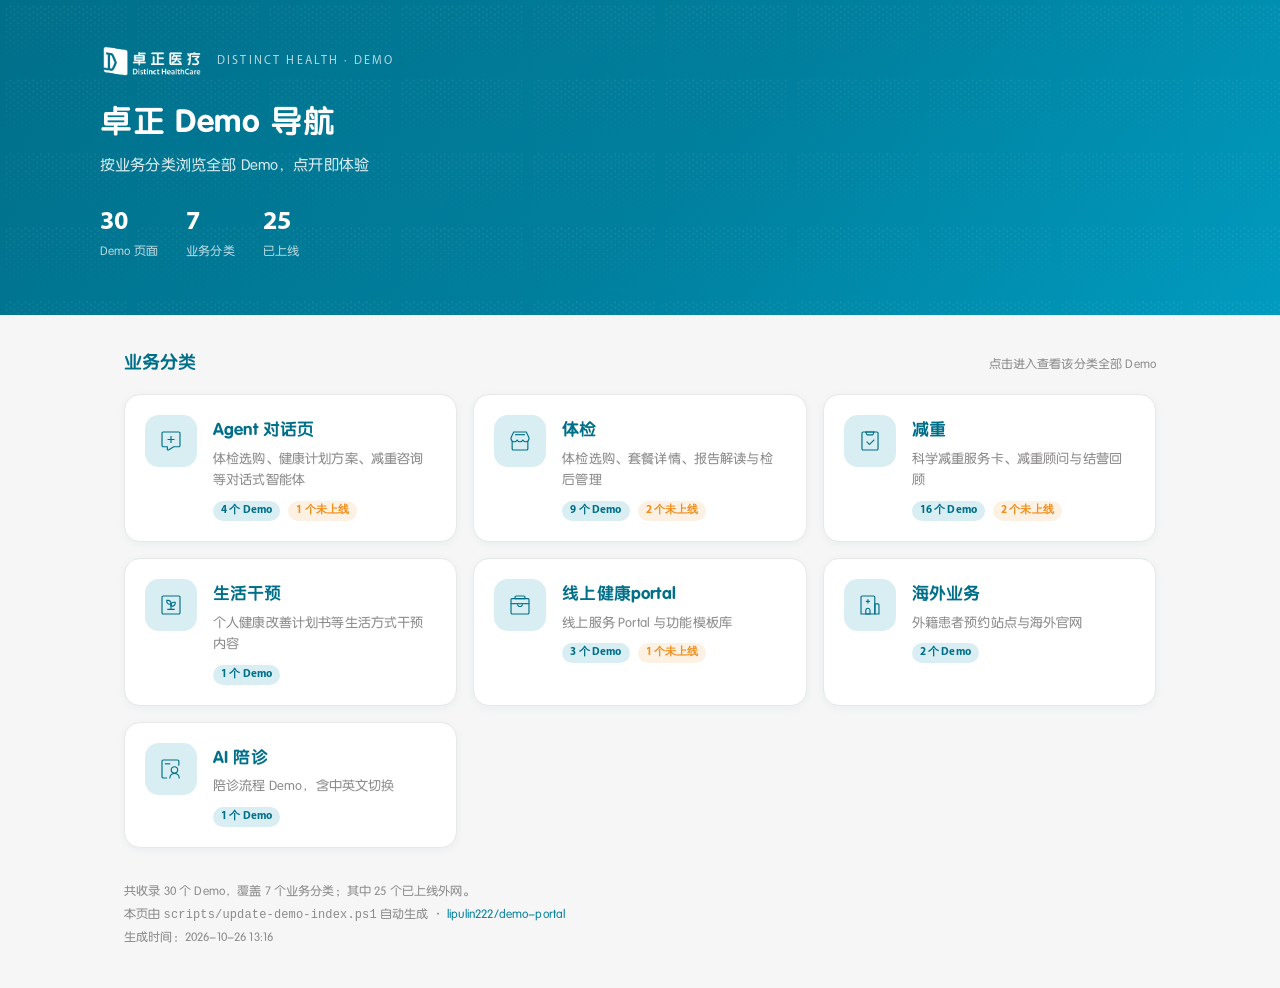
==== index.html @ 6bd37085 "clear unreachable mark for new UI entry after pages build" ====
<!DOCTYPE html>
<html lang="zh-CN">
<head>
<meta charset="UTF-8" />
<meta name="viewport" content="width=device-width, initial-scale=1.0" />
<title>卓正 Demo 导航</title>
<meta name="description" content="按业务分类浏览全部 Demo，点开即体验" />
<link rel="icon" href="assets/favicon.png" />
<link rel="stylesheet" href="assets/style.css" />
</head>
<body>
<header class="hero">
  <div class="hero__inner">
    <div class="hero__brand">
      <img class="hero__logo" src="assets/logo-white.png" alt="卓正医疗" />
      <span class="hero__eyebrow">Distinct Health · Demo</span>
    </div>
    <h1 class="hero__title">卓正 Demo 导航</h1>
    <p class="hero__sub">按业务分类浏览全部 Demo，点开即体验</p>
    <div class="hero__stats">
      <div class="hero__stat"><b>30</b><span>Demo 页面</span></div>
      <div class="hero__stat"><b>7</b><span>业务分类</span></div>
      <div class="hero__stat"><b>25</b><span>已上线</span></div>
    </div>
  </div>
</header>
<main class="wrap">
  <div class="section-head"><h2>业务分类</h2><span>点击进入查看该分类全部 Demo</span></div>
  <div class="cards">
    <a class="card" href="agent.html">
      <span class="card__ico"><svg xmlns="http://www.w3.org/2000/svg" xmlns:xlink="http://www.w3.org/1999/xlink" fill="none" version="1.1" viewBox="0 0 102 102"><g><g><g><path d="M34.3508,75.75L20.25,75.75Q17.45406,75.75,15.47703,73.773Q13.5,71.7959,13.5,69L13.5,20.25Q13.5,17.45406,15.477029,15.477029Q17.45406,13.5,20.25,13.5L81.75,13.5Q84.5459,13.5,86.523,15.47703Q88.5,17.45406,88.5,20.25L88.5,69Q88.5,71.7959,86.523,73.773Q84.5459,75.75,81.75,75.75L63.7421,75.75Q63.3472,75.75,63.0047,75.9465L42.2132,87.8742Q39.5882,89.3801,36.9695,87.8634Q34.3508,86.3466,34.3508,83.3203L34.3508,75.75ZM38.8508,83.3203L38.8508,71.25L20.25,71.25Q18,71.25,18,69L18,20.25Q18,18,20.25,18L81.75,18Q84,18,84,20.25L84,69Q84,71.25,81.75,71.25L63.7421,71.25Q62.1481,71.25,60.7655,72.0432L39.974000000000004,83.9709Q39.599000000000004,84.186,39.224900000000005,83.9693Q38.8508,83.7527,38.8508,83.3203Z" fill-rule="evenodd" fill="currentColor" fill-opacity="1"/></g><g><path d="M37.38133765625,47.25001L39.63134765625,47.25L62.36814765625,47.25L64.61824765624999,47.25001L64.61824765624999,42.74999L62.36814765625,42.75L39.63134765625,42.75L37.38133765625,42.74999L37.38133765625,47.25001Z" fill-rule="evenodd" fill="currentColor" fill-opacity="1"/></g><g transform="matrix(0,1,-1,0,84.75,-17.25)"><path d="M48.74999,36.00001L51,36L73.5,36L75.75,36.00001L75.75,31.49999L73.5,31.5L51,31.5L48.74999,31.49999L48.74999,36.00001Z" fill-rule="evenodd" fill="currentColor" fill-opacity="1"/></g></g></g></svg></span>
      <div class="card__body">
        <h3 class="card__title">Agent 对话页</h3>
        <p class="card__desc">体检选购、健康计划方案、减重咨询等对话式智能体</p>
        <div class="card__meta">
          <span class="badge">4 个 Demo</span>
          <span class="badge badge--warn">1 个未上线</span>
        </div>
      </div>
    </a>
    <a class="card" href="physical.html">
      <span class="card__ico"><svg xmlns="http://www.w3.org/2000/svg" xmlns:xlink="http://www.w3.org/1999/xlink" fill="none" version="1.1" viewBox="0 0 102 102"><g><g><g><path d="M84,81.75L84,51L79.5,51L79.5,81.75Q79.5,84,77.25,84L24.75,84Q22.5,84,22.5,81.75L22.5,51L18,51L18,81.75Q18,84.5459,19.97703,86.523Q21.95406,88.5,24.75,88.5L77.25,88.5Q80.0459,88.5,82.023,86.523Q84,84.5459,84,81.75Z" fill-rule="evenodd" fill="currentColor" fill-opacity="1"/></g><g><path d="M14.92379,34.8197Q14.57323,35.563500000000005,14.306549,36.3411Q14.039867,37.118700000000004,13.860274,37.9208Q13.680681,38.722899999999996,13.5903406,39.539699999999996Q13.5,40.3566,13.5,41.178399999999996Q13.5,41.545500000000004,13.5180681,41.912099999999995Q13.5361363,42.278800000000004,13.572229,42.6441Q13.608322,43.0094,13.662352,43.3725Q13.716382,43.735600000000005,13.78822,44.095600000000005Q13.860058,44.4557,13.94953,44.811800000000005Q14.039003,45.1678,14.145894,45.5191Q14.252785,45.8704,14.376838,46.216Q14.50089,46.5616,14.64181,46.9008Q14.78272,47.2399,14.94016,47.5718Q15.0976,47.9036,15.27118,48.2273Q15.44476,48.5511,15.63407,48.8659Q15.82338,49.1808,16.02795,49.486Q16.23253,49.7912,16.45188,50.0861Q16.67124,50.3809,16.90484,50.6647Q17.13844,50.9484,17.38573,51.2204Q17.63301,51.4924,17.89339,51.752Q18.15377,52.0115,18.42661,52.2581Q18.69945,52.5046,18.984090000000002,52.7375Q19.26874,52.9703,19.5645,53.189Q19.86027,53.4077,20.16644,53.6116Q20.47261,53.8155,20.78845,54.0043Q21.10429,54.193,21.42904,54.366Q21.753790000000002,54.5391,22.086660000000002,54.696Q22.419539999999998,54.853,22.75974,54.9934Q23.09993,55.1339,23.446640000000002,55.2576Q23.793300000000002,55.3813,24.145699999999998,55.4878Q24.4981,55.5944,24.8553,55.6836Q25.2125,55.7728,25.5736,55.8444Q25.9348,55.916,26.299,55.9699Q26.6633,56.0237,27.0297,56.0597Q27.3962,56.0957,27.764,56.1137Q28.1318,56.1317,28.5,56.1317Q29.0661,56.1317,29.6306,56.0892Q30.1952,56.0466,30.7549,55.9618Q31.3145,55.8769,31.8662,55.7503Q32.4179,55.6236,32.9585,55.4559Q33.498999999999995,55.2881,34.0253,55.0802Q34.5517,54.8724,35.0608,54.6255Q35.569900000000004,54.3787,36.0589,54.0943Q36.5479,53.8099,37.013999999999996,53.4895Q38.531099999999995,52.4468,39.75,51.0691Q40.9688,52.4468,42.486000000000004,53.4895Q42.9521,53.8099,43.4411,54.0943Q43.930099999999996,54.3787,44.4392,54.6255Q44.9483,54.8724,45.474599999999995,55.0802Q46.0009,55.2881,46.5415,55.4559Q47.082,55.6236,47.6337,55.7503Q48.1854,55.8769,48.7451,55.9618Q49.3048,56.0466,49.8693,56.0892Q50.4338,56.1317,51,56.1317Q51.5661,56.1317,52.1306,56.0892Q52.6951,56.0466,53.2548,55.9618Q53.8145,55.8769,54.3662,55.7503Q54.9179,55.6236,55.4585,55.4559Q55.999,55.2881,56.5253,55.0802Q57.0517,54.8724,57.5608,54.6255Q58.0699,54.3787,58.5589,54.0943Q59.0479,53.8099,59.514,53.4895Q61.0311,52.4468,62.25,51.0691Q63.4688,52.4468,64.98599999999999,53.4895Q65.4521,53.8099,65.9411,54.0943Q66.43010000000001,54.3787,66.9392,54.6255Q67.4483,54.8724,67.97460000000001,55.0802Q68.5009,55.2881,69.0415,55.4559Q69.582,55.6236,70.1337,55.7503Q70.6854,55.8769,71.24510000000001,55.9618Q71.8048,56.0466,72.36930000000001,56.0892Q72.93379999999999,56.1317,73.5,56.1317Q73.8682,56.1317,74.23599999999999,56.1137Q74.6038,56.0957,74.9702,56.0597Q75.33670000000001,56.0237,75.70089999999999,55.9699Q76.0652,55.916,76.4263,55.8444Q76.7875,55.7728,77.1447,55.6836Q77.5019,55.5944,77.8542,55.4878Q78.2066,55.3813,78.5533,55.2576Q78.9,55.1339,79.2402,54.9934Q79.5804,54.853,79.9133,54.696Q80.2462,54.5391,80.5709,54.366Q80.8957,54.193,81.2115,54.0043Q81.5273,53.8156,81.8335,53.6116Q82.1397,53.4077,82.4355,53.189Q82.7312,52.9703,83.0159,52.7375Q83.3005,52.5046,83.5733,52.2581Q83.8462,52.0116,84.1066,51.752Q84.3669,51.4924,84.6142,51.2204Q84.8615,50.9484,85.0951,50.6647Q85.3287,50.3809,85.5481,50.0861Q85.7674,49.7912,85.972,49.486Q86.1766,49.1808,86.3659,48.8659Q86.5552,48.5511,86.7288,48.2273Q86.9024,47.9036,87.0598,47.5718Q87.2172,47.2399,87.3581,46.9008Q87.4991,46.5616,87.6231,46.216Q87.7472,45.8704,87.8541,45.5191Q87.961,45.1678,88.0504,44.811800000000005Q88.1399,44.4557,88.2117,44.095600000000005Q88.2836,43.735600000000005,88.3376,43.3725Q88.3916,43.0094,88.4277,42.6441Q88.4638,42.278800000000004,88.4819,41.912099999999995Q88.5,41.545500000000004,88.5,41.178399999999996Q88.5,40.3408,88.4061,39.5084Q88.3123,38.676,88.1258,37.8592Q87.9393,37.042500000000004,87.6624,36.251599999999996Q87.3856,35.4608,87.0219,34.7057C87.0096,34.6768,86.9969,34.647999999999996,86.9837,34.6194L78.0539,15.24428C77.5639,14.181041,76.5001,13.5,75.32939999999999,13.5L26.6704,13.5C25.4998,13.5,24.4361,14.180899,23.945999999999998,15.243970000000001L14.97288,34.7072C14.95572,34.7444,14.93936,34.7819,14.92379,34.8197ZM19.07232,36.5634L19.04168,36.637699999999995L18.99435,36.7381Q18,38.847899999999996,18,41.178399999999996Q18,45.5042,21.07041,48.565Q24.1466,51.6317,28.5,51.6317Q33.244,51.6317,36.379599999999996,48.0874L39.75,44.2776L43.120400000000004,48.0874Q46.2559,51.6317,51,51.6317Q55.744,51.6317,58.8796,48.0874L62.25,44.2776L65.62039999999999,48.0874Q68.7559,51.6317,73.5,51.6317Q77.8533,51.6317,80.9296,48.565Q84,45.5042,84,41.178399999999996Q84,38.8016,82.9677,36.658500000000004L82.9203,36.560199999999995L82.887,36.4816L74.3691,18L27.6306,18L19.07232,36.5634Z" fill-rule="evenodd" fill="currentColor" fill-opacity="1"/></g><g transform="matrix(1,0,0,-1,0,57)"><path d="M31.5,33L70.5,33L70.5,28.5L31.5,28.5L31.5,33Z" fill="currentColor" fill-opacity="1"/></g></g></g></svg></span>
      <div class="card__body">
        <h3 class="card__title">体检</h3>
        <p class="card__desc">体检选购、套餐详情、报告解读与检后管理</p>
        <div class="card__meta">
          <span class="badge">9 个 Demo</span>
          <span class="badge badge--warn">2 个未上线</span>
        </div>
      </div>
    </a>
    <a class="card" href="weight.html">
      <span class="card__ico"><svg xmlns="http://www.w3.org/2000/svg" xmlns:xlink="http://www.w3.org/1999/xlink" fill="none" version="1.1" viewBox="0 0 102 102"><g><g><g><path d="M17.25,20.25L17.25,81.75Q17.25,84.5459,19.22703,86.523Q21.20406,88.5,24,88.5L78,88.5Q80.7959,88.5,82.773,86.523Q84.75,84.5459,84.75,81.75L84.75,20.25Q84.75,17.45406,82.773,15.47703Q80.7959,13.5,78,13.5L24,13.5Q21.20406,13.5,19.227029,15.477029Q17.25,17.45406,17.25,20.25ZM24,84Q21.75,84,21.75,81.75L21.75,20.25Q21.75,18,24,18L78,18Q80.25,18,80.25,20.25L80.25,81.75Q80.25,84,78,84L24,84Z" fill-rule="evenodd" fill="currentColor" fill-opacity="1"/></g><g transform="matrix(0.7071067690849304,0.7071068286895752,-0.7071068286895752,0.7071067690849304,43.00004514266038,-28.811288440832868)"><path d="M68.0823203125,35.24999L68.0823203125,37.5L68.0823203125,59.685199999999995L56.2783203125,59.685199999999995L54.0283103125,59.685199999999995L54.0283103125,64.1852L56.2783203125,64.1852L72.5823203125,64.1852L72.5823203125,37.5L72.5823203125,35.24999L68.0823203125,35.24999Z" fill-rule="evenodd" fill="currentColor" fill-opacity="1"/></g><g><path d="M36.5025059765625,14.906423L40.2441159765625,24.15814Q40.433715976562496,24.62695,40.9394059765625,24.62695L60.227125976562505,24.62695Q60.732825976562495,24.62695,60.9224259765625,24.15815L64.6640259765625,14.906423L66.74992597656251,15.75L66.74992597656251,18L34.4166259765625,18L34.4166259765625,15.75L36.5025059765625,14.906423ZM31.0796359765625,13.5L70.0869259765625,13.5L65.0942259765625,25.8453Q64.4926259765625,27.3328,63.1621259765625,28.2299Q61.831725976562495,29.127000000000002,60.227125976562505,29.127000000000002L40.9394059765625,29.127000000000002Q39.3348159765625,29.127000000000002,38.0043859765625,28.2299Q36.6739659765625,27.3328,36.0723659765625,25.8453L32.3307459765625,16.593577L31.0796359765625,13.5Z" fill="currentColor" fill-opacity="1"/></g></g></g></svg></span>
      <div class="card__body">
        <h3 class="card__title">减重</h3>
        <p class="card__desc">科学减重服务卡、减重顾问与结营回顾</p>
        <div class="card__meta">
          <span class="badge">16 个 Demo</span>
          <span class="badge badge--warn">2 个未上线</span>
        </div>
      </div>
    </a>
    <a class="card" href="lifestyle.html">
      <span class="card__ico"><svg xmlns="http://www.w3.org/2000/svg" xmlns:xlink="http://www.w3.org/1999/xlink" fill="none" version="1.1" viewBox="0 0 102 102"><g><g><path d="M13.5,20.25L13.5,81.75Q13.5,84.5459,15.47703,86.523Q17.45406,88.5,20.25,88.5L81.75,88.5Q84.5459,88.5,86.523,86.523Q88.5,84.5459,88.5,81.75L88.5,20.25Q88.5,17.45406,86.523,15.47703Q84.5459,13.5,81.75,13.5L20.25,13.5Q17.45406,13.5,15.477029,15.477029Q13.5,17.45406,13.5,20.25ZM20.25,84Q18,84,18,81.75L18,20.25Q18,18,20.25,18L81.75,18Q84,18,84,20.25L84,81.75Q84,84,81.75,84L20.25,84Z" fill-rule="evenodd" fill="currentColor" fill-opacity="1"/></g><g><path d="M32.25,30.75L32.25,37.06553Q32.25,42.52671,36.11164,46.388400000000004Q39.97328,50.25,45.4345,50.25L53.25,50.25L53.25,43.9345Q53.25,38.47329,49.388400000000004,34.61164Q45.5267,30.75,40.06553,30.75L32.25,30.75ZM39.29362,43.2064Q36.75,40.66275,36.75,37.06553L36.75,35.25L40.06553,35.25Q43.66276,35.25,46.2064,37.79362Q48.75,40.33724,48.75,43.9345L48.75,45.75L45.4345,45.75Q41.83724,45.75,39.29362,43.2064Z" fill-rule="evenodd" fill="currentColor" fill-opacity="1"/></g><g transform="matrix(1,0,0,-1,0,110.30859375)"><path d="M48.75,52.904296875L48.75,59.219826875Q48.75,64.681006875,52.61164,68.542696875Q56.47328,72.404296875,61.9345,72.404296875L69.75,72.404296875L69.75,66.088796875Q69.75,60.627586875,65.8884,56.765936875Q62.0267,52.904296875,56.56553,52.904296875L48.75,52.904296875ZM55.79362,65.360696875Q53.25,62.817046875,53.25,59.219826875L53.25,57.404296875L56.56553,57.404296875Q60.16276,57.404296875,62.7064,59.947916875Q65.25,62.491536875,65.25,66.088796875L65.25,67.904296875L61.9345,67.904296875Q58.33724,67.904296875,55.79362,65.360696875Z" fill-rule="evenodd" fill="currentColor" fill-opacity="1"/></g><g><path d="M48.75,67.904296875L48.75,43.154296875L53.25,43.154296875L53.25,67.904296875L48.75,67.904296875Z" fill-rule="evenodd" fill="currentColor" fill-opacity="1"/></g><g transform="matrix(0,1,-1,0,131.279296875,4.529296875)"><path d="M61.12499,65.654286875L61.125,67.904296875L61.125,92.654296875L61.12499,94.904296875L65.62501,94.904296875L65.625,92.654296875L65.625,67.904296875L65.62501,65.654286875L61.12499,65.654286875Z" fill-rule="evenodd" fill="currentColor" fill-opacity="1"/></g></g></svg></span>
      <div class="card__body">
        <h3 class="card__title">生活干预</h3>
        <p class="card__desc">个人健康改善计划书等生活方式干预内容</p>
        <div class="card__meta">
          <span class="badge">1 个 Demo</span>
        </div>
      </div>
    </a>
    <a class="card" href="online-portal.html">
      <span class="card__ico"><svg xmlns="http://www.w3.org/2000/svg" xmlns:xlink="http://www.w3.org/1999/xlink" fill="none" version="1.1" viewBox="0 0 102 102"><g><g><g><path d="M13.5,30.75L13.5,81.75Q13.5,84.5459,15.47703,86.523Q17.45406,88.5,20.25,88.5L81.75,88.5Q84.5459,88.5,86.523,86.523Q88.5,84.5459,88.5,81.75L88.5,30.75Q88.5,27.95406,86.523,25.97703Q84.5459,24,81.75,24L20.25,24Q17.45406,24,15.47703,25.977029Q13.5,27.95406,13.5,30.75ZM20.25,84Q18,84,18,81.75L18,30.75Q18,28.5,20.25,28.5L81.75,28.5Q84,28.5,84,30.75L84,81.75Q84,84,81.75,84L20.25,84Z" fill-rule="evenodd" fill="currentColor" fill-opacity="1"/></g><g><path d="M29.25,20.25L29.25,26.25Q29.25,26.360500000000002,29.26083,26.4705Q29.27167,26.5805,29.29323,26.689Q29.314799999999998,26.7974,29.34688,26.903100000000002Q29.37897,27.0089,29.42127,27.111Q29.46357,27.2132,29.51568,27.3106Q29.56778,27.408099999999997,29.62919,27.5Q29.6906,27.591900000000003,29.76073,27.6774Q29.83085,27.7628,29.90901,27.841Q29.98717,27.9192,30.07262,27.9893Q30.15806,28.0594,30.24997,28.1208Q30.34187,28.1822,30.43936,28.234299999999998Q30.536841,28.2864,30.638962,28.328699999999998Q30.741084,28.371000000000002,30.84686,28.403100000000002Q30.952635,28.435200000000002,31.061047,28.4568Q31.169458,28.4783,31.279461,28.4892Q31.389465,28.5,31.5,28.5L70.5,28.5Q70.6105,28.5,70.7205,28.4892Q70.8305,28.4783,70.93889999999999,28.4568Q71.04740000000001,28.435200000000002,71.1531,28.403100000000002Q71.2589,28.371000000000002,71.36099999999999,28.328699999999998Q71.4632,28.2864,71.5606,28.234299999999998Q71.65809999999999,28.1822,71.75,28.1208Q71.84190000000001,28.0594,71.9274,27.9893Q72.0128,27.9192,72.09100000000001,27.841Q72.1691,27.7628,72.2393,27.6774Q72.3094,27.591900000000003,72.3708,27.5Q72.4322,27.408099999999997,72.48429999999999,27.3106Q72.5364,27.2132,72.5787,27.111Q72.62100000000001,27.0089,72.6531,26.903100000000002Q72.68520000000001,26.7974,72.7068,26.689Q72.72829999999999,26.5805,72.7392,26.4705Q72.75,26.360500000000002,72.75,26.25L72.75,20.25Q72.75,17.45406,70.773,15.47703Q68.7959,13.5,66,13.5L36,13.5Q33.20406,13.5,31.227029,15.477029Q29.25,17.45406,29.25,20.25ZM33.75,24L68.25,24L68.25,20.25Q68.25,19.31802,67.59100000000001,18.65901Q66.932,18,66,18L36,18Q35.06802,18,34.40901,18.65901Q33.75,19.31802,33.75,20.25L33.75,24Z" fill-rule="evenodd" fill="currentColor" fill-opacity="1"/></g><g><path d="M45.9130240625,52.70078125Q43.8056640625,50.59368125,43.8056640625,47.61328125L39.3056640625,47.61328125Q39.3056640625,52.45780125,42.7312340625,55.88296125Q46.1564040625,59.30768125,51.0001040625,59.30768125Q55.8437640625,59.30768125,59.268964062500004,55.88296125Q62.6945640625,52.45780125,62.6945640625,47.61328350173L58.1945640625,47.61328350173Q58.1945640625,50.59368125,56.0871640625,52.70079125Q53.9799640625,54.80772125,51.0001040625,54.80772125Q48.0202140625,54.80772125,45.9130240625,52.70078125Z" fill-rule="evenodd" fill="currentColor" fill-opacity="1"/></g><g transform="matrix(1,0,0,-1,0,96)"><path d="M15,48L15,52.5L87,52.5L87,48L15,48Z" fill="currentColor" fill-opacity="1"/></g></g></g></svg></span>
      <div class="card__body">
        <h3 class="card__title">线上健康portal</h3>
        <p class="card__desc">线上服务 Portal 与功能模板库</p>
        <div class="card__meta">
          <span class="badge">3 个 Demo</span>
          <span class="badge badge--warn">1 个未上线</span>
        </div>
      </div>
    </a>
    <a class="card" href="overseas.html">
      <span class="card__ico"><svg xmlns="http://www.w3.org/2000/svg" xmlns:xlink="http://www.w3.org/1999/xlink" fill="none" version="1.1" viewBox="0 0 102 102"><g><g><g><path d="M68.25,44.25L68.25,88.5L88.5,88.5L88.5,51Q88.5,48.20406,86.523,46.22703Q84.5459,44.25,81.75,44.25L68.25,44.25ZM72.75,84L84,84L84,51Q84,50.06802,83.341,49.40901Q82.682,48.75,81.75,48.75L72.75,48.75L72.75,84Z" fill-rule="evenodd" fill="currentColor" fill-opacity="1"/></g><g><path d="M13.5,20.25L13.5,88.5L72,88.5L72,20.25Q72,17.45405,70.023,15.477029Q68.0459,13.5,65.25,13.5L20.25,13.5Q17.45406,13.5,15.477029,15.477029Q13.5,17.45406,13.5,20.25ZM18,84L67.5,84L67.5,20.25Q67.5,18,65.25,18L20.25,18Q18,18,18,20.25L18,84Z" fill-rule="evenodd" fill="currentColor" fill-opacity="1"/></g><g><path d="M32.25,72L32.25,88.5L53.25,88.5L53.25,72C53.25,66.20101,48.549,61.5,42.75,61.5C36.95101,61.5,32.25,66.20101,32.25,72ZM48.75,84L36.75,84L36.75,72Q36.75,69.51472,38.50736,67.75736Q40.26472,66,42.75,66Q45.2353,66,46.992599999999996,67.75736Q48.75,69.51472,48.75,72L48.75,84Z" fill-rule="evenodd" fill="currentColor" fill-opacity="1"/></g><g><path d="M40.5,28.5L40.5,45L45,45L45,28.5L40.5,28.5Z" fill="currentColor" fill-opacity="1"/></g><g transform="matrix(0,1,-1,0,85.5,-16.5)"><path d="M51,34.5L51,51L55.5,51L55.5,34.5L51,34.5Z" fill="currentColor" fill-opacity="1"/></g></g></g></svg></span>
      <div class="card__body">
        <h3 class="card__title">海外业务</h3>
        <p class="card__desc">外籍患者预约站点与海外官网</p>
        <div class="card__meta">
          <span class="badge">2 个 Demo</span>
        </div>
      </div>
    </a>
    <a class="card" href="ai-peizhen.html">
      <span class="card__ico"><svg xmlns="http://www.w3.org/2000/svg" xmlns:xlink="http://www.w3.org/1999/xlink" fill="none" version="1.1" viewBox="0 0 102 102"><g><g><g style="opacity:0;"><rect x="0" y="0" rx="0" fill="#F5F7F7" fill-opacity="1"/></g><g><g><path d="M20.522759999999998,88.5L35.7501,88.5L35.7501,84L20.522759999999998,84Q18,84,18,81.4772L18,20.522759999999998Q18,19.4778,18.7389,18.7389Q19.4778,18,20.522759999999998,18L76.97720000000001,18Q79.5,18,79.5,20.522759999999998L79.5,38.2896L84,38.2896L84,20.522759999999998Q84,17.61384,81.9431,15.556918Q79.8862,13.5,76.97720000000001,13.5L20.522759999999998,13.5Q17.61384,13.5,15.556919,15.556919Q13.5,17.61384,13.5,20.522759999999998L13.5,81.4772Q13.5,84.3862,15.55692,86.4431Q17.61384,88.5,20.522759999999998,88.5Z" fill-rule="evenodd" fill="currentColor" fill-opacity="1"/></g><g><path d="M75.15770390624999,44.2032715625Q70.74120390625,39.8291015625,64.49980390625,39.8291015625Q58.25843390625,39.8291015625,53.84197390625,44.2032715625Q49.41650390625,48.5863615625,49.41650390625,54.7895015625Q49.41650390625,60.9927015625,53.84197390625,65.3758015625Q58.25842390625,69.7500015625,64.49980390625,69.7500015625Q70.74120390625,69.7500015625,75.15770390624999,65.3758015625Q79.58310390625,60.9927015625,79.58310390625,54.7895015625Q79.58310390625,48.5863615625,75.15770390624999,44.2032715625ZM57.00861390625,47.4005215625Q60.10972390625,44.3291015625,64.49980390625,44.3291015625Q68.88990390625,44.3291015625,71.99100390625,47.4005215625Q75.08310390625,50.4630215625,75.08310390625,54.7895015625Q75.08310390625,59.1161015625,71.99100390625,62.1786015625Q68.88990390625,65.2500015625,64.49980390625,65.2500015625Q60.10972390625,65.2500015625,57.00861390625,62.1786015625Q53.91650390625,59.1161015625,53.91650390625,54.7895015625Q53.91650390625,50.4630215625,57.00861390625,47.4005215625Z" fill-rule="evenodd" fill="currentColor" fill-opacity="1"/></g><g><path d="M50.36984609375,71.811476875Q44.33349609375,77.79006687500001,44.33349609375,86.24959687500001L44.33348609375,88.49959687500001L48.83350609375,88.49959687500001L48.83349609375,86.24959687500001Q48.83349609375,79.666696875,53.53649609375,75.008716875Q58.24849609375,70.341796875,64.91679609375001,70.341796875Q71.58499609375,70.341796875,76.29709609375,75.008726875Q81.00019609374999,79.666696875,81.00019609374999,86.24959687500001L81.00019609374999,88.49959687500001L85.50019609374999,88.49959687500001L85.50019609374999,86.24959687500001Q85.50019609374999,77.790086875,79.46369609375,71.811466875Q73.43629609375,65.841796875,64.91679609375001,65.841796875Q56.39719609375,65.841796875,50.36984609375,71.811476875Z" fill-rule="evenodd" fill="currentColor" fill-opacity="1"/></g><g><rect x="27" y="28.5" width="21" height="4.5" rx="0" fill="currentColor" fill-opacity="1"/></g></g></g></g></svg></span>
      <div class="card__body">
        <h3 class="card__title">AI 陪诊</h3>
        <p class="card__desc">陪诊流程 Demo，含中英文切换</p>
        <div class="card__meta">
          <span class="badge">1 个 Demo</span>
        </div>
      </div>
    </a>
  </div>
</main>
<footer class="footer">
  <div>共收录 30 个 Demo，覆盖 7 个业务分类；其中 25 个已上线外网。</div>
  <div>本页由 <code>scripts/update-demo-index.ps1</code> 自动生成 · <a href="https://github.com/lipulin222/demo-portal" target="_blank" rel="noopener">lipulin222/demo-portal</a></div>
  <div>生成时间：2026-10-26 13:16</div>
</footer>
</body>
</html>
---- assets/style.css ----
/* ==========================================================================
   卓正 Demo 导航 · 品牌样式（遵循 zhuozheng-design VI）
   ========================================================================== */

@font-face {
  font-family: "ZZ-CuYuan";
  src: url("fonts/zz-cuyuan.woff2") format("woff2"),
       url("fonts/zz-cuyuan.woff") format("woff");
  font-display: swap;
}
@font-face {
  font-family: "ZZ-ZhunYuan";
  src: url("fonts/zz-zhunyuan.ttf") format("truetype");
  font-display: swap;
}
@font-face {
  font-family: "ZZ-Myriad";
  src: url("fonts/myriad-regular.otf") format("opentype");
  font-weight: 400;
  font-display: swap;
}
@font-face {
  font-family: "ZZ-Myriad";
  src: url("fonts/myriad-bold.otf") format("opentype");
  font-weight: 700;
  font-display: swap;
}

:root {
  --zz-blue-1: #006F8A;
  --zz-blue-2: #00809E;
  --zz-blue-3: #009BBF;
  --zz-cyan: #00BED6;
  --zz-blue-light: #67C6DF;
  --zz-pale: #D9EEF2;
  --zz-bg: #F6F6F6;
  --zz-white: #FFFFFF;
  --zz-text: #595757;
  --zz-text-light: #8C8A8A;
  --zz-line: #E8E8E8;
  --zz-accent-yellow: #FFEE6F;
  --zz-accent-orange: #F18E1D;

  --zz-font-title: "ZZ-CuYuan", "ZZ-ZhunYuan", "PingFang SC", "Microsoft YaHei", sans-serif;
  --zz-font-body: "ZZ-ZhunYuan", "PingFang SC", "Microsoft YaHei", sans-serif;
  --zz-font-en: "ZZ-Myriad", "Helvetica Neue", Arial, sans-serif;

  --zz-radius: 16px;
  --zz-shadow: 0 2px 8px rgba(0, 111, 138, 0.06);
  --zz-shadow-hover: 0 10px 28px rgba(0, 111, 138, 0.16);
  --zz-maxw: 1080px;
}

* { box-sizing: border-box; }

html { -webkit-text-size-adjust: 100%; }

body {
  margin: 0;
  background: var(--zz-bg);
  color: var(--zz-text);
  font-family: var(--zz-font-body);
  font-size: 15px;
  line-height: 1.7;
  letter-spacing: 0.01em;
}

a { color: inherit; text-decoration: none; }

/* ---------- 顶部品牌区 ---------- */

.hero {
  position: relative;
  overflow: hidden;
  padding: 44px 24px 52px;
  background: linear-gradient(135deg, var(--zz-blue-1) 0%, var(--zz-blue-2) 55%, var(--zz-blue-3) 100%);
  color: var(--zz-white);
}

.hero::after {
  content: "";
  position: absolute;
  inset: 0;
  background-image: url("ling-pattern.png");
  background-repeat: repeat;
  background-size: 132px auto;
  opacity: 0.10;
  pointer-events: none;
}

.hero__inner {
  position: relative;
  z-index: 1;
  max-width: var(--zz-maxw);
  margin: 0 auto;
}

.hero__brand {
  display: flex;
  align-items: center;
  gap: 14px;
}

.hero__logo { height: 34px; width: auto; display: block; }

.hero__eyebrow {
  font-family: var(--zz-font-en);
  font-size: 12px;
  letter-spacing: 0.18em;
  text-transform: uppercase;
  color: rgba(255, 255, 255, 0.72);
}

.hero__title {
  margin: 22px 0 0;
  font-family: var(--zz-font-title);
  font-size: 32px;
  line-height: 1.35;
  font-weight: 400;
  letter-spacing: 0.02em;
}

.hero__sub {
  margin: 10px 0 0;
  font-size: 15px;
  color: rgba(255, 255, 255, 0.85);
}

.hero__stats {
  display: flex;
  flex-wrap: wrap;
  gap: 28px;
  margin-top: 28px;
}

.hero__stat b {
  display: block;
  font-family: var(--zz-font-en);
  font-size: 26px;
  font-weight: 700;
  line-height: 1.2;
}

.hero__stat span {
  font-size: 12px;
  color: rgba(255, 255, 255, 0.72);
}

/* ---------- 顶部紧凑头（分类页） ---------- */

.topbar {
  padding: 20px 24px 26px;
  background: linear-gradient(135deg, var(--zz-blue-1) 0%, var(--zz-blue-3) 100%);
  color: var(--zz-white);
}

.topbar__inner {
  max-width: var(--zz-maxw);
  margin: 0 auto;
}

.topbar__back {
  display: inline-flex;
  align-items: center;
  gap: 6px;
  font-size: 13px;
  color: rgba(255, 255, 255, 0.82);
  transition: color 0.18s ease;
}

.topbar__back:hover { color: var(--zz-white); }

.topbar__title {
  display: flex;
  align-items: center;
  gap: 12px;
  margin: 14px 0 0;
  font-family: var(--zz-font-title);
  font-size: 26px;
  font-weight: 400;
  letter-spacing: 0.02em;
}

.topbar__title svg { width: 28px; height: 28px; flex: none; }

.topbar__desc {
  margin: 8px 0 0;
  font-size: 14px;
  color: rgba(255, 255, 255, 0.85);
}

/* ---------- 主体 ---------- */

.wrap {
  max-width: var(--zz-maxw);
  margin: 0 auto;
  padding: 28px 24px 8px;
}

.section-head {
  display: flex;
  align-items: baseline;
  justify-content: space-between;
  gap: 12px;
  margin: 4px 0 16px;
}

.section-head h2 {
  margin: 0;
  font-family: var(--zz-font-title);
  font-size: 18px;
  font-weight: 400;
  color: var(--zz-blue-1);
}

.section-head span {
  font-size: 12px;
  color: var(--zz-text-light);
}

/* ---------- 分类卡片（总入口） ---------- */

.cards {
  display: grid;
  grid-template-columns: repeat(auto-fill, minmax(280px, 1fr));
  gap: 16px;
}

.card {
  position: relative;
  display: flex;
  gap: 16px;
  padding: 20px;
  background: var(--zz-white);
  border: 1px solid var(--zz-line);
  border-radius: var(--zz-radius);
  box-shadow: var(--zz-shadow);
  transition: transform 0.2s ease, box-shadow 0.2s ease, border-color 0.2s ease;
}

.card::before {
  content: "";
  position: absolute;
  left: 0;
  top: 20px;
  bottom: 20px;
  width: 3px;
  border-radius: 0 3px 3px 0;
  background: var(--zz-blue-3);
  opacity: 0;
  transition: opacity 0.2s ease;
}

.card:hover {
  transform: translateY(-3px);
  box-shadow: var(--zz-shadow-hover);
  border-color: var(--zz-pale);
}

.card:hover::before { opacity: 1; }

.card__ico {
  flex: none;
  width: 52px;
  height: 52px;
  display: grid;
  place-items: center;
  border-radius: 14px;
  background: var(--zz-pale);
  color: var(--zz-blue-1);
}

.card__ico svg { width: 26px; height: 26px; }

.card__body { min-width: 0; }

.card__title {
  display: flex;
  align-items: center;
  gap: 8px;
  margin: 0 0 4px;
  font-family: var(--zz-font-title);
  font-size: 17px;
  font-weight: 400;
  color: var(--zz-blue-1);
}

.card__desc {
  margin: 0;
  font-size: 13px;
  line-height: 1.65;
  color: var(--zz-text-light);
}

.card__meta {
  display: flex;
  align-items: center;
  gap: 8px;
  margin-top: 10px;
  font-size: 12px;
  color: var(--zz-text-light);
}

.badge {
  display: inline-block;
  padding: 1px 8px;
  border-radius: 999px;
  background: var(--zz-pale);
  color: var(--zz-blue-1);
  font-family: var(--zz-font-en);
  font-size: 11px;
  font-weight: 700;
  line-height: 18px;
}

.badge--warn {
  background: #FDF1E3;
  color: var(--zz-accent-orange);
}

/* ---------- Demo 行卡片（分类页） ---------- */

.demo-list {
  display: flex;
  flex-direction: column;
  gap: 12px;
}

.demo {
  display: flex;
  align-items: center;
  gap: 16px;
  padding: 18px 20px;
  background: var(--zz-white);
  border: 1px solid var(--zz-line);
  border-radius: var(--zz-radius);
  box-shadow: var(--zz-shadow);
  transition: transform 0.18s ease, box-shadow 0.18s ease, border-color 0.18s ease;
}

.demo:hover {
  transform: translateY(-2px);
  box-shadow: var(--zz-shadow-hover);
  border-color: var(--zz-pale);
}

.demo__no {
  flex: none;
  width: 34px;
  height: 34px;
  display: grid;
  place-items: center;
  border-radius: 10px;
  background: var(--zz-pale);
  color: var(--zz-blue-1);
  font-family: var(--zz-font-en);
  font-size: 13px;
  font-weight: 700;
}

.demo__main { flex: 1 1 auto; min-width: 0; }

.demo__name {
  margin: 0;
  font-family: var(--zz-font-title);
  font-size: 16px;
  font-weight: 400;
  color: var(--zz-blue-1);
}

.demo__note {
  margin: 4px 0 0;
  font-size: 13px;
  color: var(--zz-text-light);
}

.demo__path {
  margin: 6px 0 0;
  font-family: Consolas, "SFMono-Regular", Menlo, monospace;
  font-size: 12px;
  color: #A8A6A6;
  word-break: break-all;
}

.demo__go {
  flex: none;
  display: inline-flex;
  align-items: center;
  gap: 6px;
  padding: 9px 18px;
  border-radius: 999px;
  background: var(--zz-blue-1);
  color: var(--zz-white);
  font-size: 13px;
  white-space: nowrap;
  transition: background 0.18s ease;
}

.demo__go:hover { background: var(--zz-blue-3); }

.demo__go--off {
  background: #EDEDED;
  color: #A8A6A6;
  cursor: not-allowed;
}

.demo__go--off:hover { background: #EDEDED; }

/* ---------- 底部 ---------- */

.footer {
  max-width: var(--zz-maxw);
  margin: 0 auto;
  padding: 24px 24px 40px;
  font-size: 12px;
  color: var(--zz-text-light);
  line-height: 1.9;
}

.footer a { color: var(--zz-blue-2); }

/* ---------- 空状态 / 提示 ---------- */

.empty {
  padding: 40px 20px;
  text-align: center;
  color: var(--zz-text-light);
  font-size: 14px;
  background: var(--zz-white);
  border: 1px dashed var(--zz-line);
  border-radius: var(--zz-radius);
}

.hint {
  margin: 22px 0 0;
  padding: 14px 18px;
  border-radius: 12px;
  background: var(--zz-pale);
  color: var(--zz-blue-1);
  font-size: 13px;
}

/* ---------- 响应式 ---------- */

@media (max-width: 640px) {
  .hero { padding: 34px 18px 40px; }
  .hero__title { font-size: 26px; }
  .hero__stats { gap: 20px; margin-top: 22px; }
  .hero__stat b { font-size: 22px; }

  .topbar { padding: 16px 18px 22px; }
  .topbar__title { font-size: 21px; }

  .wrap { padding: 20px 18px 8px; }
  .cards { grid-template-columns: 1fr; }

  .demo {
    flex-wrap: wrap;
    align-items: flex-start;
    padding: 16px;
  }
  .demo__main { flex: 1 1 100%; order: 2; }
  .demo__no { order: 1; }
  .demo__go { order: 3; flex: 1 1 100%; justify-content: center; }
}
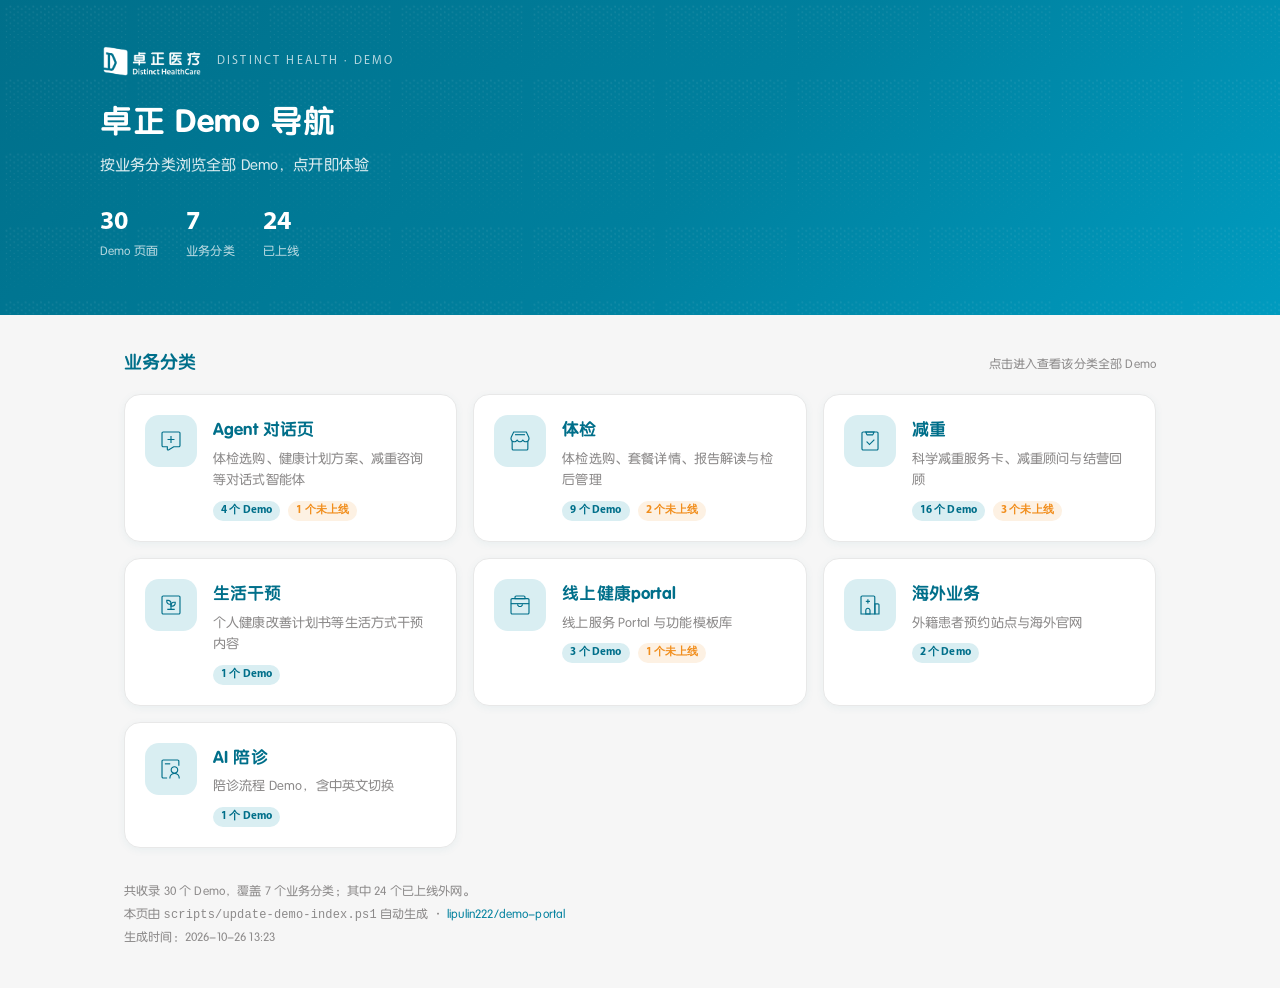
==== commit d996060d: "update new UI entry to portal home" ====
--- a/index.html
+++ b/index.html
@@ -20,7 +20,7 @@
     <div class="hero__stats">
       <div class="hero__stat"><b>30</b><span>Demo 页面</span></div>
       <div class="hero__stat"><b>7</b><span>业务分类</span></div>
-      <div class="hero__stat"><b>25</b><span>已上线</span></div>
+      <div class="hero__stat"><b>24</b><span>已上线</span></div>
     </div>
   </div>
 </header>
@@ -56,7 +56,7 @@
         <p class="card__desc">科学减重服务卡、减重顾问与结营回顾</p>
         <div class="card__meta">
           <span class="badge">16 个 Demo</span>
-          <span class="badge badge--warn">2 个未上线</span>
+          <span class="badge badge--warn">3 个未上线</span>
         </div>
       </div>
     </a>
@@ -104,9 +104,9 @@
   </div>
 </main>
 <footer class="footer">
-  <div>共收录 30 个 Demo，覆盖 7 个业务分类；其中 25 个已上线外网。</div>
+  <div>共收录 30 个 Demo，覆盖 7 个业务分类；其中 24 个已上线外网。</div>
   <div>本页由 <code>scripts/update-demo-index.ps1</code> 自动生成 · <a href="https://github.com/lipulin222/demo-portal" target="_blank" rel="noopener">lipulin222/demo-portal</a></div>
-  <div>生成时间：2026-10-26 13:16</div>
+  <div>生成时间：2026-10-26 13:23</div>
 </footer>
 </body>
 </html>
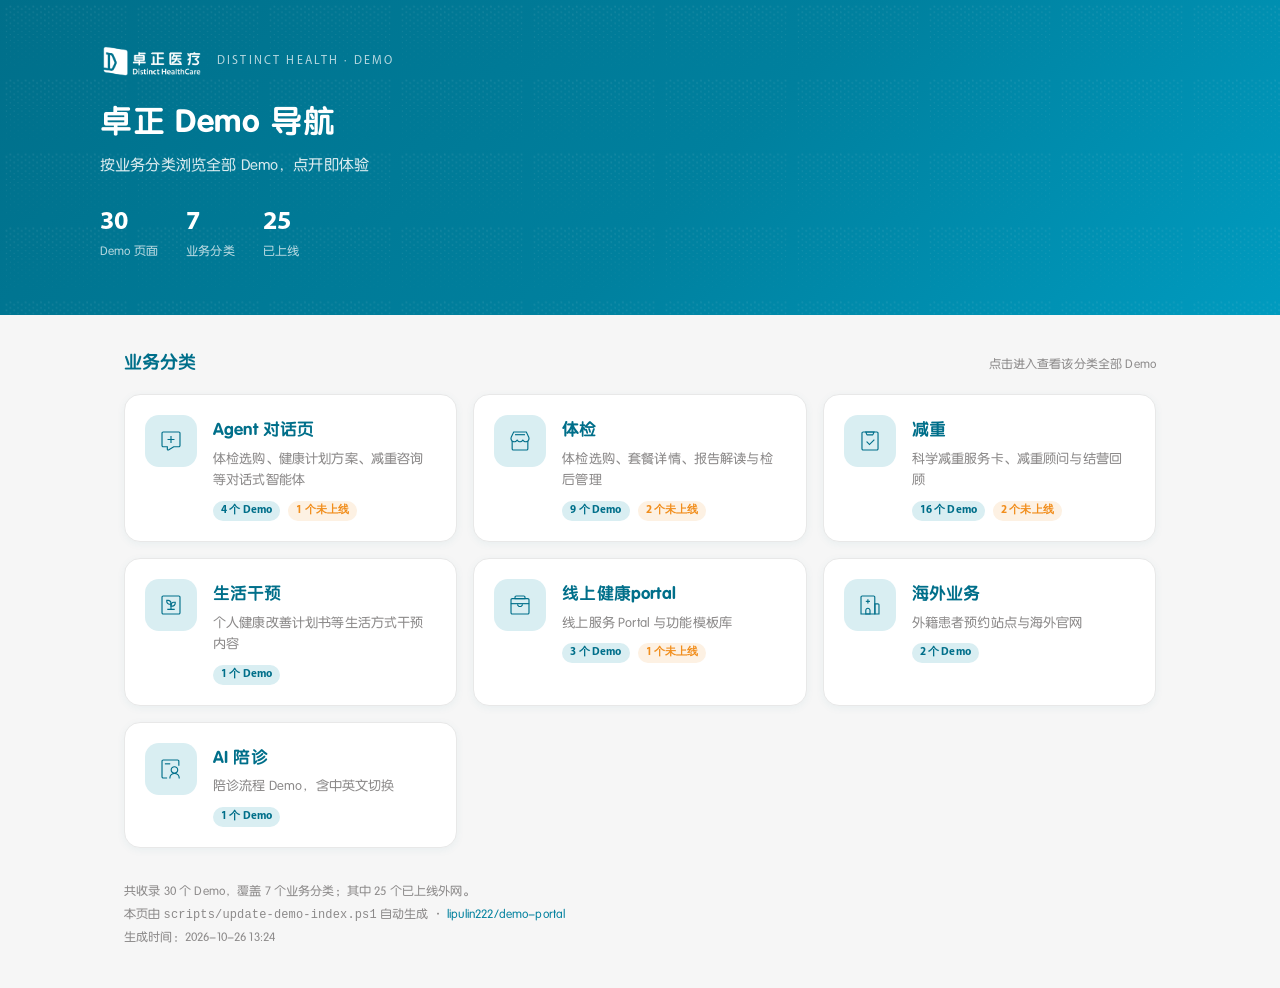
==== commit 6b0f4274: "clear unreachable marks" ====
--- a/index.html
+++ b/index.html
@@ -20,7 +20,7 @@
     <div class="hero__stats">
       <div class="hero__stat"><b>30</b><span>Demo 页面</span></div>
       <div class="hero__stat"><b>7</b><span>业务分类</span></div>
-      <div class="hero__stat"><b>24</b><span>已上线</span></div>
+      <div class="hero__stat"><b>25</b><span>已上线</span></div>
     </div>
   </div>
 </header>
@@ -56,7 +56,7 @@
         <p class="card__desc">科学减重服务卡、减重顾问与结营回顾</p>
         <div class="card__meta">
           <span class="badge">16 个 Demo</span>
-          <span class="badge badge--warn">3 个未上线</span>
+          <span class="badge badge--warn">2 个未上线</span>
         </div>
       </div>
     </a>
@@ -104,9 +104,9 @@
   </div>
 </main>
 <footer class="footer">
-  <div>共收录 30 个 Demo，覆盖 7 个业务分类；其中 24 个已上线外网。</div>
+  <div>共收录 30 个 Demo，覆盖 7 个业务分类；其中 25 个已上线外网。</div>
   <div>本页由 <code>scripts/update-demo-index.ps1</code> 自动生成 · <a href="https://github.com/lipulin222/demo-portal" target="_blank" rel="noopener">lipulin222/demo-portal</a></div>
-  <div>生成时间：2026-10-26 13:23</div>
+  <div>生成时间：2026-10-26 13:24</div>
 </footer>
 </body>
 </html>
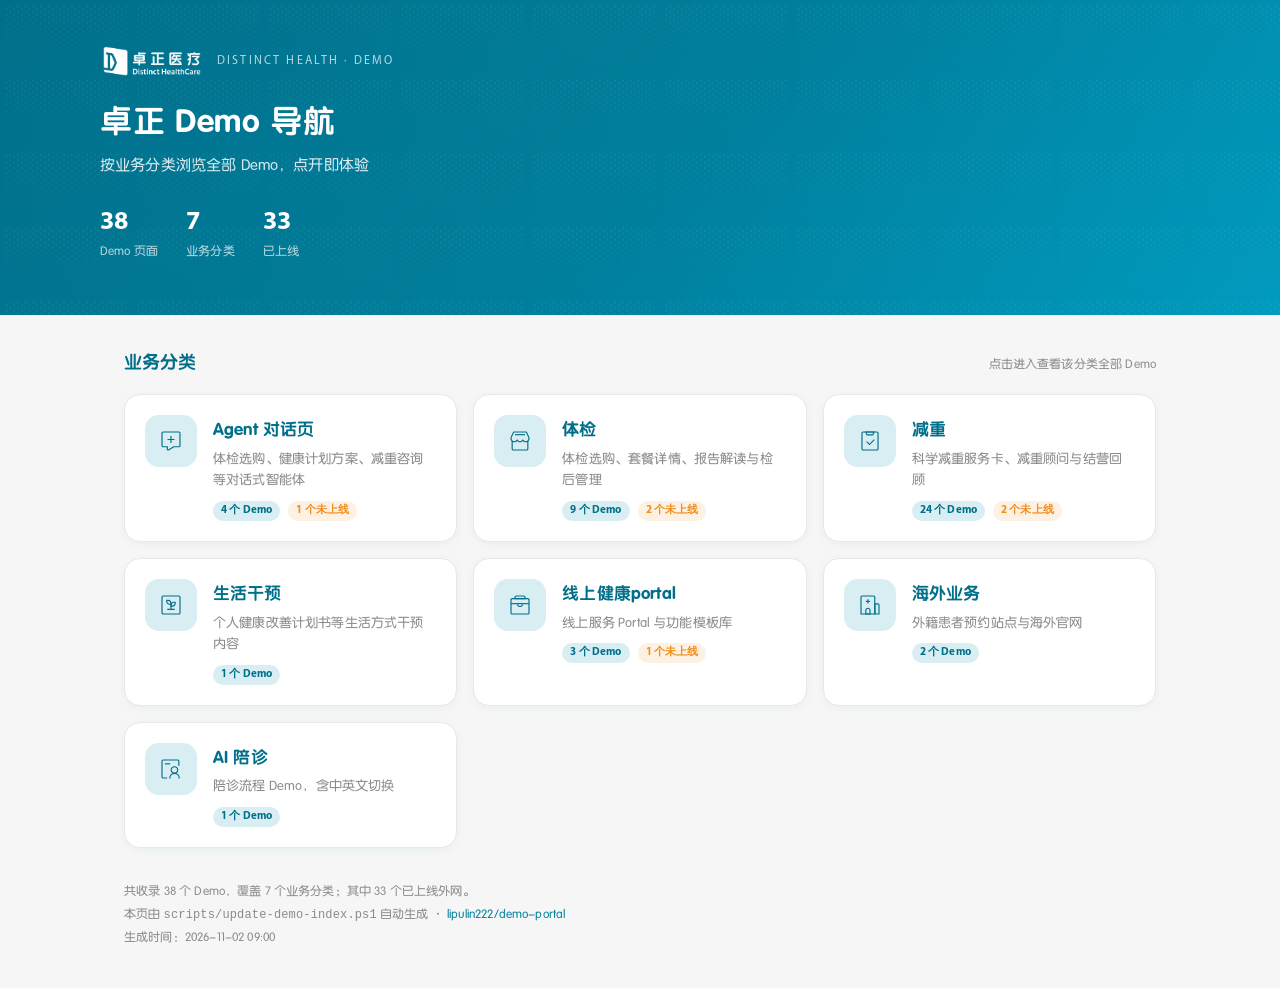
==== commit 2cc7d5e9: "登记健康订阅 demo 的 8 个体重管理流程页（预约就诊/订单详情/科普文章/月报/已购套餐/科普知识库/支付/支付成功）" ====
--- a/index.html
+++ b/index.html
@@ -18,9 +18,9 @@
     <h1 class="hero__title">卓正 Demo 导航</h1>
     <p class="hero__sub">按业务分类浏览全部 Demo，点开即体验</p>
     <div class="hero__stats">
-      <div class="hero__stat"><b>30</b><span>Demo 页面</span></div>
+      <div class="hero__stat"><b>38</b><span>Demo 页面</span></div>
       <div class="hero__stat"><b>7</b><span>业务分类</span></div>
-      <div class="hero__stat"><b>25</b><span>已上线</span></div>
+      <div class="hero__stat"><b>33</b><span>已上线</span></div>
     </div>
   </div>
 </header>
@@ -55,7 +55,7 @@
         <h3 class="card__title">减重</h3>
         <p class="card__desc">科学减重服务卡、减重顾问与结营回顾</p>
         <div class="card__meta">
-          <span class="badge">16 个 Demo</span>
+          <span class="badge">24 个 Demo</span>
           <span class="badge badge--warn">2 个未上线</span>
         </div>
       </div>
@@ -104,9 +104,9 @@
   </div>
 </main>
 <footer class="footer">
-  <div>共收录 30 个 Demo，覆盖 7 个业务分类；其中 25 个已上线外网。</div>
+  <div>共收录 38 个 Demo，覆盖 7 个业务分类；其中 33 个已上线外网。</div>
   <div>本页由 <code>scripts/update-demo-index.ps1</code> 自动生成 · <a href="https://github.com/lipulin222/demo-portal" target="_blank" rel="noopener">lipulin222/demo-portal</a></div>
-  <div>生成时间：2026-10-26 13:24</div>
+  <div>生成时间：2026-11-02 09:00</div>
 </footer>
 </body>
 </html>
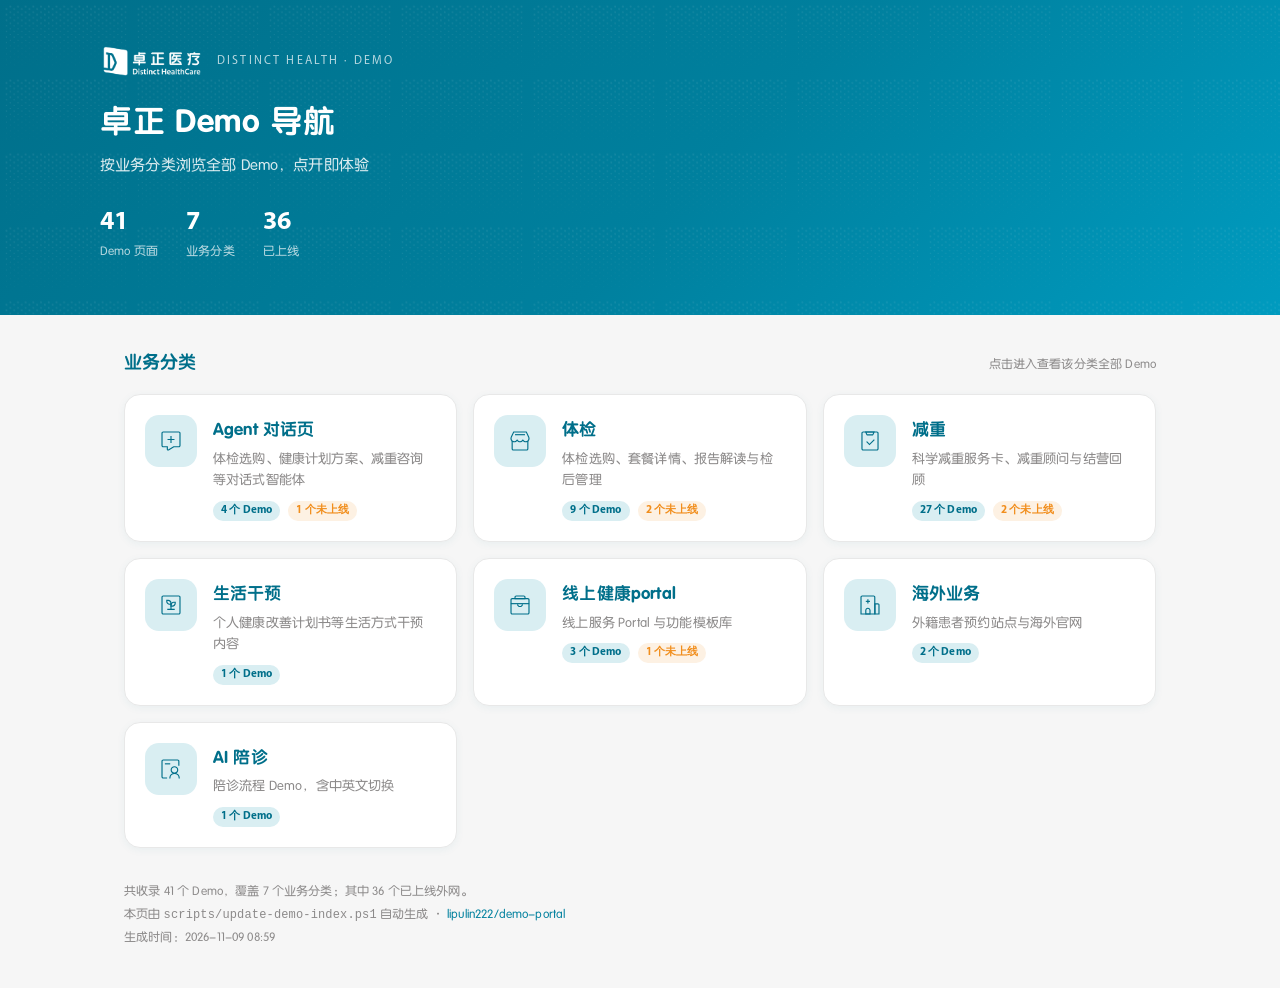
==== commit 8a4870b5: "补充登记健康订阅 demo 的 3 个已上线流程页（首诊用药套餐/疗程随访评估/查看更多）" ====
--- a/index.html
+++ b/index.html
@@ -18,9 +18,9 @@
     <h1 class="hero__title">卓正 Demo 导航</h1>
     <p class="hero__sub">按业务分类浏览全部 Demo，点开即体验</p>
     <div class="hero__stats">
-      <div class="hero__stat"><b>38</b><span>Demo 页面</span></div>
+      <div class="hero__stat"><b>41</b><span>Demo 页面</span></div>
       <div class="hero__stat"><b>7</b><span>业务分类</span></div>
-      <div class="hero__stat"><b>33</b><span>已上线</span></div>
+      <div class="hero__stat"><b>36</b><span>已上线</span></div>
     </div>
   </div>
 </header>
@@ -55,7 +55,7 @@
         <h3 class="card__title">减重</h3>
         <p class="card__desc">科学减重服务卡、减重顾问与结营回顾</p>
         <div class="card__meta">
-          <span class="badge">24 个 Demo</span>
+          <span class="badge">27 个 Demo</span>
           <span class="badge badge--warn">2 个未上线</span>
         </div>
       </div>
@@ -104,9 +104,9 @@
   </div>
 </main>
 <footer class="footer">
-  <div>共收录 38 个 Demo，覆盖 7 个业务分类；其中 33 个已上线外网。</div>
+  <div>共收录 41 个 Demo，覆盖 7 个业务分类；其中 36 个已上线外网。</div>
   <div>本页由 <code>scripts/update-demo-index.ps1</code> 自动生成 · <a href="https://github.com/lipulin222/demo-portal" target="_blank" rel="noopener">lipulin222/demo-portal</a></div>
-  <div>生成时间：2026-11-02 09:00</div>
+  <div>生成时间：2026-11-09 08:59</div>
 </footer>
 </body>
 </html>
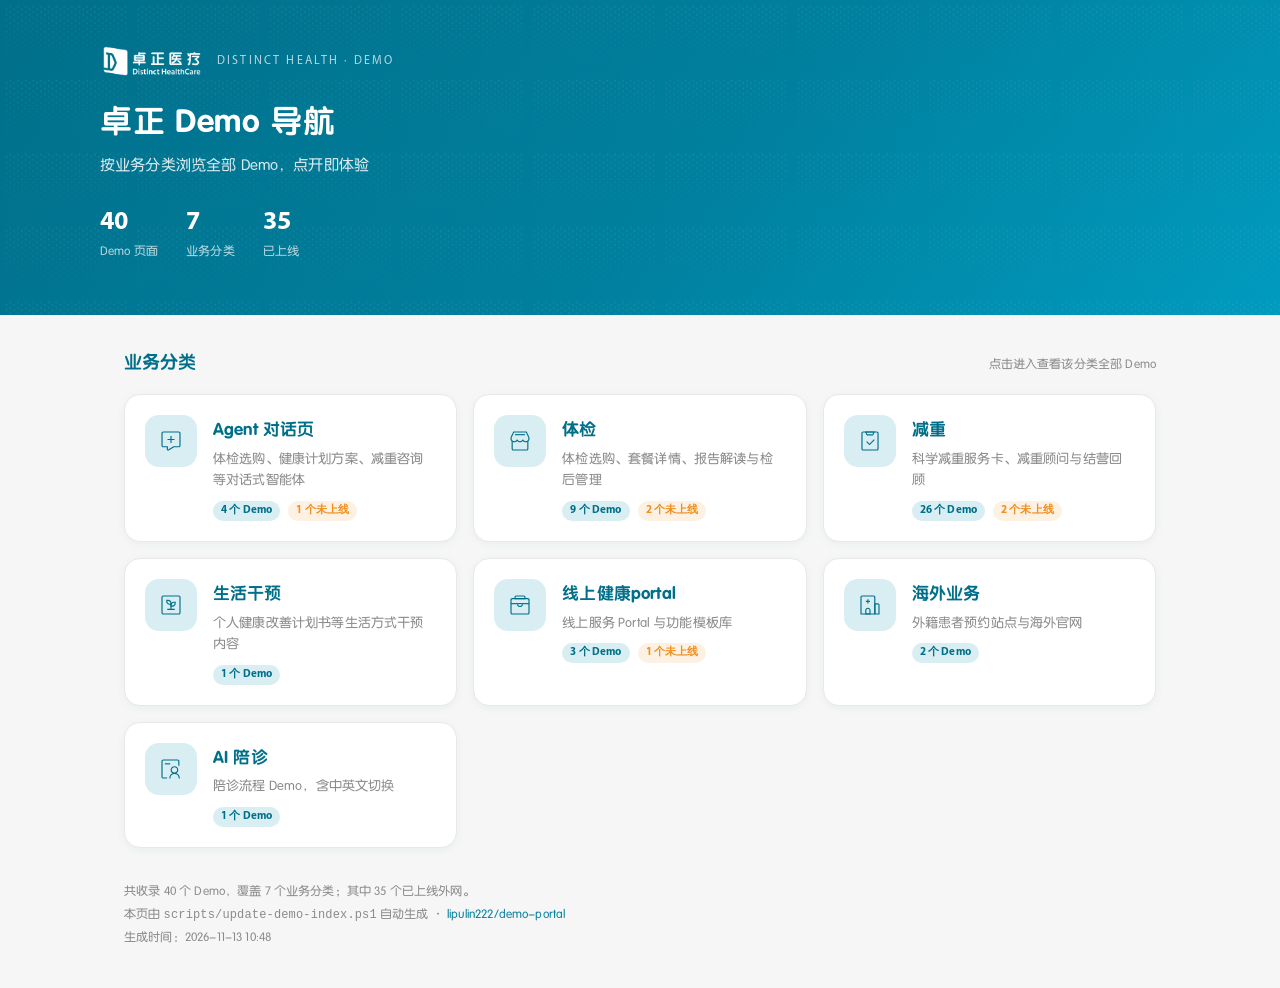
==== commit c8cb1f31: "下架老版科普知识库条目（online-health-care/patient-education）" ====
--- a/index.html
+++ b/index.html
@@ -18,9 +18,9 @@
     <h1 class="hero__title">卓正 Demo 导航</h1>
     <p class="hero__sub">按业务分类浏览全部 Demo，点开即体验</p>
     <div class="hero__stats">
-      <div class="hero__stat"><b>41</b><span>Demo 页面</span></div>
+      <div class="hero__stat"><b>40</b><span>Demo 页面</span></div>
       <div class="hero__stat"><b>7</b><span>业务分类</span></div>
-      <div class="hero__stat"><b>36</b><span>已上线</span></div>
+      <div class="hero__stat"><b>35</b><span>已上线</span></div>
     </div>
   </div>
 </header>
@@ -55,7 +55,7 @@
         <h3 class="card__title">减重</h3>
         <p class="card__desc">科学减重服务卡、减重顾问与结营回顾</p>
         <div class="card__meta">
-          <span class="badge">27 个 Demo</span>
+          <span class="badge">26 个 Demo</span>
           <span class="badge badge--warn">2 个未上线</span>
         </div>
       </div>
@@ -104,9 +104,9 @@
   </div>
 </main>
 <footer class="footer">
-  <div>共收录 41 个 Demo，覆盖 7 个业务分类；其中 36 个已上线外网。</div>
+  <div>共收录 40 个 Demo，覆盖 7 个业务分类；其中 35 个已上线外网。</div>
   <div>本页由 <code>scripts/update-demo-index.ps1</code> 自动生成 · <a href="https://github.com/lipulin222/demo-portal" target="_blank" rel="noopener">lipulin222/demo-portal</a></div>
-  <div>生成时间：2026-11-09 08:59</div>
+  <div>生成时间：2026-11-13 10:48</div>
 </footer>
 </body>
 </html>
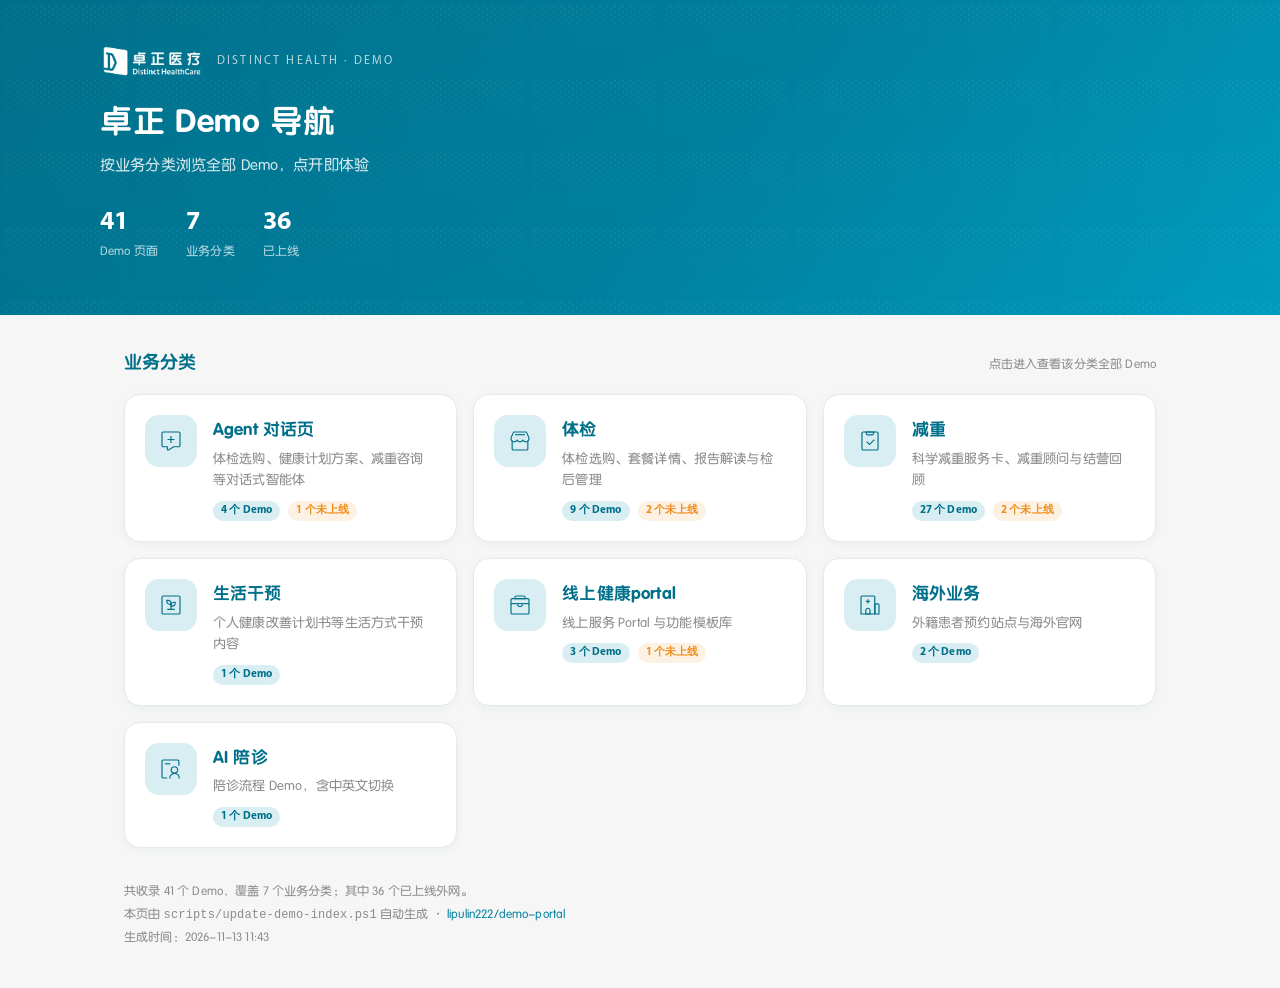
==== commit 4599e765: "登记新版科普知识库（四 tab 首页 + 32 篇文章）" ====
--- a/index.html
+++ b/index.html
@@ -18,9 +18,9 @@
     <h1 class="hero__title">卓正 Demo 导航</h1>
     <p class="hero__sub">按业务分类浏览全部 Demo，点开即体验</p>
     <div class="hero__stats">
-      <div class="hero__stat"><b>40</b><span>Demo 页面</span></div>
+      <div class="hero__stat"><b>41</b><span>Demo 页面</span></div>
       <div class="hero__stat"><b>7</b><span>业务分类</span></div>
-      <div class="hero__stat"><b>35</b><span>已上线</span></div>
+      <div class="hero__stat"><b>36</b><span>已上线</span></div>
     </div>
   </div>
 </header>
@@ -55,7 +55,7 @@
         <h3 class="card__title">减重</h3>
         <p class="card__desc">科学减重服务卡、减重顾问与结营回顾</p>
         <div class="card__meta">
-          <span class="badge">26 个 Demo</span>
+          <span class="badge">27 个 Demo</span>
           <span class="badge badge--warn">2 个未上线</span>
         </div>
       </div>
@@ -104,9 +104,9 @@
   </div>
 </main>
 <footer class="footer">
-  <div>共收录 40 个 Demo，覆盖 7 个业务分类；其中 35 个已上线外网。</div>
+  <div>共收录 41 个 Demo，覆盖 7 个业务分类；其中 36 个已上线外网。</div>
   <div>本页由 <code>scripts/update-demo-index.ps1</code> 自动生成 · <a href="https://github.com/lipulin222/demo-portal" target="_blank" rel="noopener">lipulin222/demo-portal</a></div>
-  <div>生成时间：2026-11-13 10:48</div>
+  <div>生成时间：2026-11-13 11:43</div>
 </footer>
 </body>
 </html>
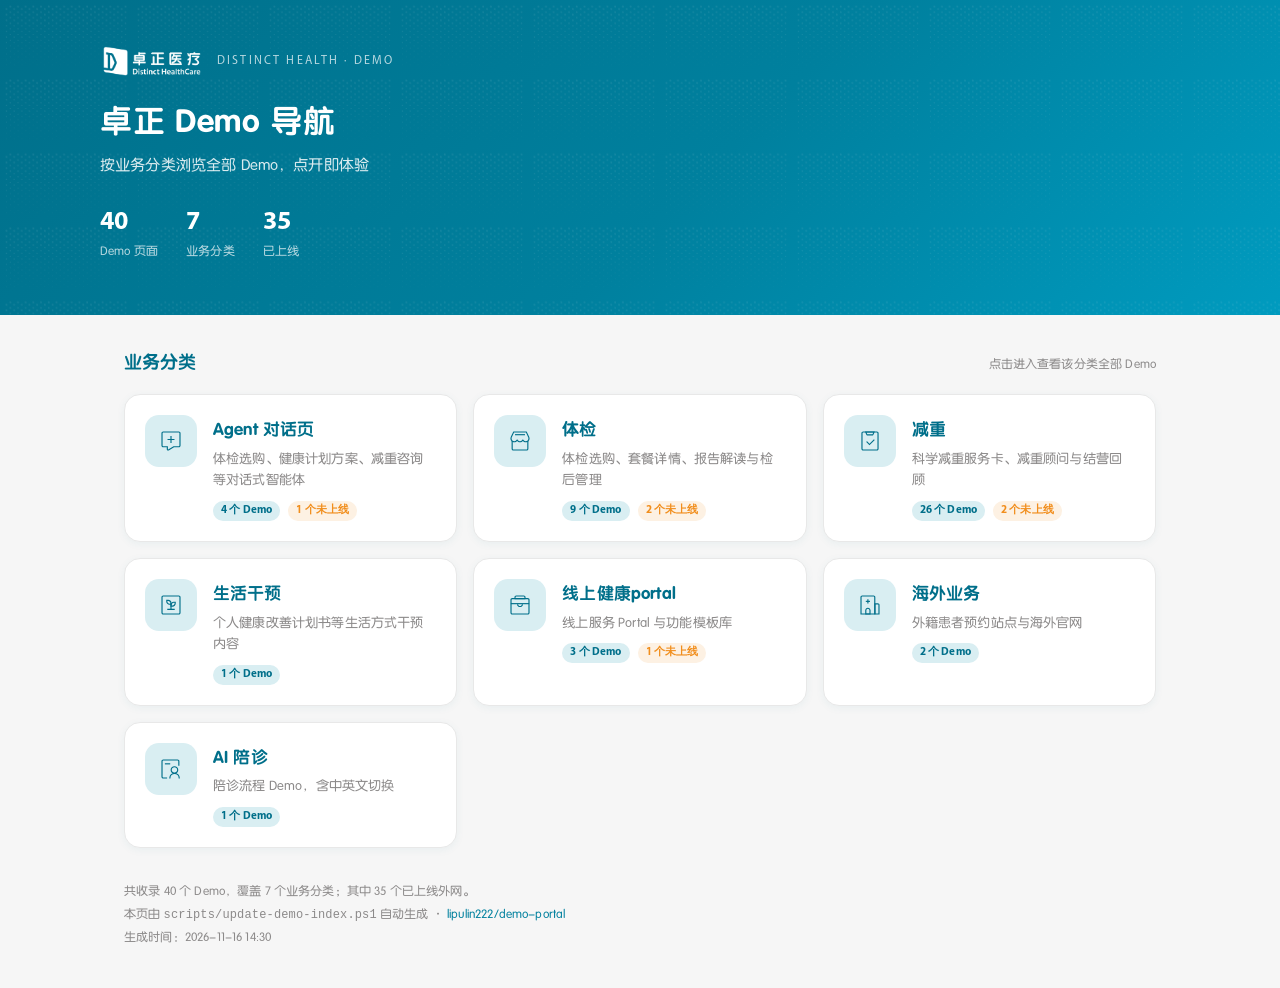
==== commit 81ea3bff: "下架 online-health-care 科普页条目（已删除，统一用 health-subscription-demo 科普页）" ====
--- a/index.html
+++ b/index.html
@@ -18,9 +18,9 @@
     <h1 class="hero__title">卓正 Demo 导航</h1>
     <p class="hero__sub">按业务分类浏览全部 Demo，点开即体验</p>
     <div class="hero__stats">
-      <div class="hero__stat"><b>41</b><span>Demo 页面</span></div>
+      <div class="hero__stat"><b>40</b><span>Demo 页面</span></div>
       <div class="hero__stat"><b>7</b><span>业务分类</span></div>
-      <div class="hero__stat"><b>36</b><span>已上线</span></div>
+      <div class="hero__stat"><b>35</b><span>已上线</span></div>
     </div>
   </div>
 </header>
@@ -55,7 +55,7 @@
         <h3 class="card__title">减重</h3>
         <p class="card__desc">科学减重服务卡、减重顾问与结营回顾</p>
         <div class="card__meta">
-          <span class="badge">27 个 Demo</span>
+          <span class="badge">26 个 Demo</span>
           <span class="badge badge--warn">2 个未上线</span>
         </div>
       </div>
@@ -104,9 +104,9 @@
   </div>
 </main>
 <footer class="footer">
-  <div>共收录 41 个 Demo，覆盖 7 个业务分类；其中 36 个已上线外网。</div>
+  <div>共收录 40 个 Demo，覆盖 7 个业务分类；其中 35 个已上线外网。</div>
   <div>本页由 <code>scripts/update-demo-index.ps1</code> 自动生成 · <a href="https://github.com/lipulin222/demo-portal" target="_blank" rel="noopener">lipulin222/demo-portal</a></div>
-  <div>生成时间：2026-11-13 11:43</div>
+  <div>生成时间：2026-11-16 14:30</div>
 </footer>
 </body>
 </html>
